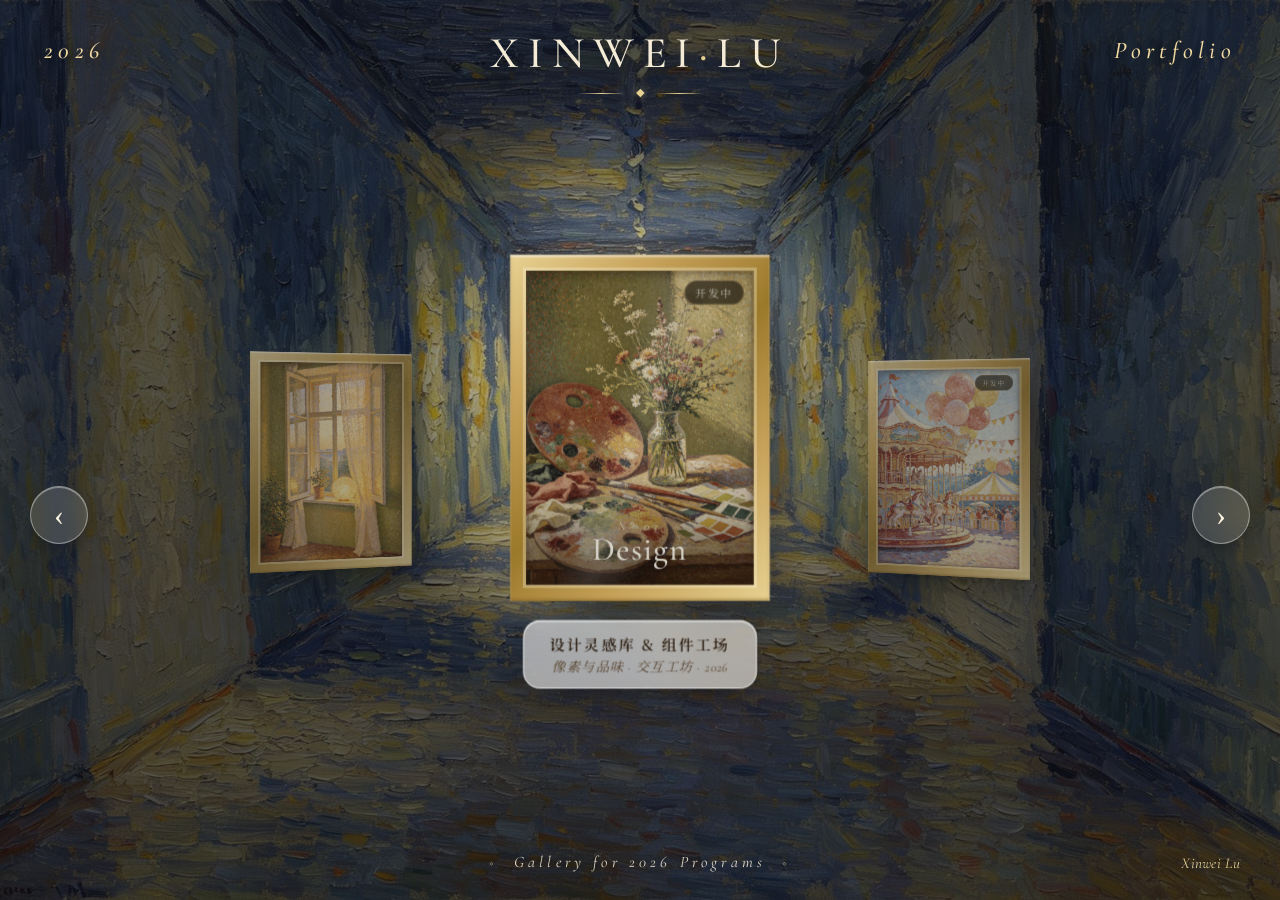
==== index.html @ f8273a07 "Initial commit: Caroline Portfolio v1 Gallery-style personal portfolio with 4 program modules: - Por" ====
<!DOCTYPE html>
<html lang="zh-CN">
<head>
<meta charset="UTF-8">
<meta name="viewport" content="width=device-width, initial-scale=1.0">
<title>XINWEI.LU — Gallery for 2026 Programs</title>
<meta name="description" content="卢欣玮 Xinwei Lu / Caroline Lu — 一座可漫步的新印象派画廊：四幅画即四个入口。Gallery for 2026 Programs.">
<link href="https://fonts.googleapis.com/css2?family=Cormorant+Garamond:ital,wght@0,400;0,500;0,600;1,400;1,500&family=Noto+Serif+SC:wght@300;400;600&display=swap" rel="stylesheet">
<style>
*, *::before, *::after { margin: 0; padding: 0; box-sizing: border-box; }

:root {
  --gold: #c8a45c;
  --gold-light: #e8d293;
  --gold-deep: #9c7a2c;
  --cream: #f3ead6;
  --cam-ease: cubic-bezier(.22,.61,.36,1);
}

html, body { height: 100%; }
body {
  font-family: 'Cormorant Garamond', 'Noto Serif SC', Georgia, serif;
  color: #f0e6d2;
  overflow: hidden;
  position: relative;
  background-color: #141a2e;
}

/* painted starry-corridor backdrop (swap via --bg on .backdrop) */
.backdrop {
  position: fixed; inset: 0; z-index: 0; pointer-events: none;
  background-color: #141a2e;
  background-image:
    var(--bg, none),
    radial-gradient(ellipse 130% 95% at 50% 48%, #243463 0%, #182146 46%, #0d1226 100%);
  background-size: var(--bgs, cover), 100% 100%;
  background-position: center, 0 0;
  background-repeat: no-repeat, no-repeat;
}

/* dark mask + cursor-following spotlight (darkens background, lights where the cursor is) */
.lighting {
  position: fixed; inset: 0; z-index: 1; pointer-events: none;
  background:
    radial-gradient(circle 190px at var(--mx,50%) var(--my,44%), rgba(255,244,214,.16) 0%, transparent 60%),
    radial-gradient(circle 330px at var(--mx,50%) var(--my,44%), transparent 12%, rgba(4,6,14,.68) 90%);
}

/* ── 3D stage / carousel ── */
.stage {
  position: absolute; inset: 0;
  z-index: 2;
  perspective: 1400px;
  perspective-origin: 50% 46%;
  overflow: hidden;
  touch-action: pan-y;
}
.corridor {
  position: absolute; inset: 0;
  transform-style: preserve-3d;
  opacity: 0;
  animation: fadeIn 1.2s .15s ease forwards;
}

/* ── Artwork (a framed painting in the coverflow) ── */
.art {
  position: absolute;
  top: 56%; left: 50%;
  width: clamp(170px, 19vw, 280px);
  transform: translate(-50%, -50%);
  transform-style: preserve-3d;
  transition: transform .6s var(--cam-ease), opacity .6s ease, filter .5s ease;
  text-decoration: none; color: inherit; cursor: pointer;
  -webkit-tap-highlight-color: transparent;
  opacity: 0;
}
.art:not(.active) { filter: brightness(.8) saturate(.9); }
.art .wire { display: none; }

/* gilded frame */
.frame {
  position: relative;
  aspect-ratio: 3 / 4;
  padding: clamp(10px, 1.2vw, 16px);
  background:
    linear-gradient(135deg, var(--gold-light) 0%, var(--gold) 24%, var(--gold-deep) 50%, var(--gold) 74%, var(--gold-light) 100%);
  box-shadow:
    0 2px 2px rgba(255,255,255,.55) inset,
    0 -2px 3px rgba(120,90,30,.5) inset,
    18px 26px 44px -20px rgba(0,0,0,.7),
    0 0 50px -14px rgba(232,210,147,.22);
  transition: box-shadow .6s ease, filter .6s ease;
}
.frame::after {
  content:''; position:absolute; inset: clamp(10px,1.2vw,16px);
  border: 2px solid rgba(58,40,24,.30);
  box-shadow: 0 0 0 3px rgba(255,250,235,.3), inset 0 2px 8px rgba(40,28,16,.35);
  pointer-events: none; z-index: 5;
}
.art.active .frame {
  box-shadow:
    0 2px 2px rgba(255,255,255,.6) inset,
    0 -2px 3px rgba(120,90,30,.5) inset,
    24px 40px 64px -22px rgba(0,0,0,.72),
    0 0 100px -8px rgba(232,210,147,.5);
}

/* painted canvas */
.canvas {
  position: relative; width: 100%; height: 100%;
  overflow: hidden;
  background-color: #e9dcc0;
  background-image: var(--p, none);
  background-size: cover; background-position: center;
}
.canvas .zones { position: absolute; inset: -8%; }
.canvas .dots {
  position: absolute; inset: 0; opacity: .6;
  background-image:
    radial-gradient(circle at 50% 50%, rgba(200,164,92,.95) 0 1.4px, transparent 1.8px),
    radial-gradient(circle at 50% 50%, rgba(74,91,122,.85) 0 1.2px, transparent 1.6px),
    radial-gradient(circle at 50% 50%, rgba(255,250,235,.95) 0 1px, transparent 1.4px);
  background-size: 9px 9px, 11px 13px, 12px 11px;
  background-position: 0 0, 4px 6px, 6px 4px;
}
.art[data-has-img="1"] .zones, .art[data-has-img="1"] .dots { display: none; }
.z1 { background: linear-gradient(to top, #8fb0a8, #d9c79a 55%, #ead8b0); }
.z2 { background: linear-gradient(to top, #88965a, #c9b985 60%, #e6dcb6); }
.z3 { background: linear-gradient(135deg, #d8b48a, #cf9f86 50%, #c9b08a); }
.z4 { background: linear-gradient(to top, #d8a878, #e2bd8e 55%, #efd7ab); }

/* caption inside painting (only on the active/centered one) */
.canvas .caption {
  position: absolute; left: 0; right: 0; bottom: 0; z-index: 3;
  padding: 30% 10% 8%;
  background: linear-gradient(to top, rgba(26,16,6,.62), rgba(26,16,6,.15) 55%, transparent);
  color: #f7efdc; text-align: center;
  opacity: 0; transition: opacity .5s ease;
}
.art.active .canvas .caption { opacity: 1; }
.canvas .caption .no { font-style: italic; font-size: 11px; letter-spacing: .34em; color: var(--gold-light); }
.canvas .caption .ttl { font-size: clamp(22px, 2.4vw, 32px); font-weight: 500; letter-spacing: .04em; line-height: 1.05; text-shadow: 0 2px 12px rgba(0,0,0,.45); }

.canvas .sheen {
  position:absolute; inset:0; z-index:4; pointer-events:none;
  background: linear-gradient(108deg, transparent 38%, rgba(255,255,255,.20) 50%, transparent 64%);
  opacity:.4; transition: opacity .5s ease;
}
.art.active .canvas .sheen { opacity: .7; }

/* frosted-glass intro card (only under the active painting) */
.plaque {
  margin: 18px auto 0; width: max-content; max-width: 96%;
  padding: 11px 24px; text-align: center; border-radius: 16px;
  background: rgba(255,254,250,.58);
  -webkit-backdrop-filter: blur(16px) saturate(1.3); backdrop-filter: blur(16px) saturate(1.3);
  border: 1px solid rgba(255,255,255,.7);
  box-shadow: 0 10px 30px -12px rgba(0,0,0,.55), 0 1px 0 rgba(255,255,255,.4) inset;
  opacity: 0; transform: translateY(12px); transition: opacity .5s ease, transform .5s ease;
  pointer-events: none;
}
.art.active .plaque { opacity: 1; transform: translateY(0); }
.plaque .pt { font-family: 'Noto Serif SC', serif; font-weight: 600; font-size: clamp(12px,1.1vw,14px); letter-spacing: .14em; color: #2c1d10; }
.plaque .pm { font-style: italic; font-size: clamp(10px,1vw,12.5px); letter-spacing: .04em; color: #5a4630; margin-top: 2px; }

/* coming-soon wax seal */
.seal {
  position: absolute; top: -12px; right: -8px; z-index: 12;
  width: 50px; height: 50px; border-radius: 50%; display: grid; place-items: center;
  font-family: 'Cormorant Garamond', serif; font-style: italic; font-size: 9px; line-height: 1.05; text-align: center; letter-spacing: .06em;
  color: #f7efdc; background: radial-gradient(circle at 38% 32%, #b9573f, #8f3a28 70%);
  box-shadow: 0 6px 14px -5px rgba(80,30,18,.7), 0 1px 2px rgba(255,255,255,.3) inset;
  transform: rotate(-12deg);
}
.art.soon .canvas { filter: saturate(.78) brightness(.97); }

/* wip / under-development ribbon */
.wip-tag {
  position: absolute; top: 9px; right: 9px; z-index: 12;
  padding: 3px 10px; border-radius: 20px;
  font-family: 'Noto Serif SC', serif; font-size: 10px; letter-spacing: .14em; font-weight: 400;
  color: rgba(243,234,214,.88); background: rgba(18,12,4,.62);
  border: 1px solid rgba(200,164,92,.38);
  backdrop-filter: blur(6px);
  pointer-events: none;
}
.art.wip .canvas { filter: saturate(.68) brightness(.88); }

/* ── navigation bubble arrows ── */
.nav-arrow {
  position: fixed; top: 54%; z-index: 35;
  width: 58px; height: 58px; border-radius: 50%;
  border: 1px solid rgba(255,255,255,.4);
  background: rgba(255,252,247,.14);
  -webkit-backdrop-filter: blur(9px); backdrop-filter: blur(9px);
  color: #fbf3df; font-size: 30px; line-height: 1; font-family: Georgia, serif;
  display: grid; place-items: center; cursor: pointer;
  box-shadow: 0 8px 22px -8px rgba(0,0,0,.55), 0 1px 0 rgba(255,255,255,.35) inset;
  animation: bubble 2.6s ease-in-out infinite;
  transition: background .3s ease, border-color .3s ease;
}
.nav-arrow:hover { background: rgba(255,252,247,.3); border-color: rgba(255,255,255,.7); }
.nav-arrow.left  { left: 30px; }
.nav-arrow.right { right: 30px; animation-delay: 1.3s; }
@keyframes bubble {
  0%,100% { transform: translateY(-50%) scale(1); }
  50%     { transform: translateY(-58%) scale(1.08); }
}

/* ── overlays ── */
.corner-left, .corner-right {
  position: fixed; top: 36px; z-index: 30;
  font-style: italic; font-size: clamp(18px, 2vw, 24px); font-weight: 500;
  letter-spacing: .22em; color: #f3dba2;
  text-shadow: 0 2px 16px rgba(0,0,0,.8);
  opacity: 0; animation: fadeUp .9s .3s ease forwards;
}
.corner-left { left: 44px; }
.corner-right { right: 44px; }

.masthead-center {
  position: fixed; top: 26px; left: 50%; transform: translateX(-50%); z-index: 30;
  text-align: center; opacity: 0; animation: fadeIn 1s .15s ease forwards;
}
.masthead-center .name {
  font-size: clamp(26px, 3.6vw, 44px); font-weight: 500; letter-spacing: .2em;
  color: #f5ecd8; text-shadow: 0 2px 22px rgba(0,0,0,.75);
}
.masthead-center .name .sep { color: var(--gold-light); }
.masthead-center .r { display:flex; align-items:center; gap:12px; justify-content:center; margin-top:10px; }
.masthead-center .r::before, .masthead-center .r::after { content:''; width:48px; height:1px; background: linear-gradient(90deg, transparent, var(--gold-light), transparent); }
.masthead-center .r .lz { width:6px; height:6px; background: var(--gold-light); transform: rotate(45deg); box-shadow: 0 0 8px rgba(232,210,147,.6); }

@keyframes fadeUp { from {opacity:0; transform: translateY(12px);} to {opacity:1; transform: translateY(0);} }
@keyframes fadeIn { from {opacity:0;} to {opacity:1;} }

.hint {
  position: fixed; bottom: 28px; left: 50%; transform: translateX(-50%); z-index: 30;
  font-style: italic; font-size: clamp(13px,1.4vw,16px); letter-spacing: .26em; color: rgba(243,234,214,.9);
  text-shadow: 0 1px 14px rgba(0,0,0,.7);
  opacity: 0; animation: fade 1s 1.1s ease forwards; --tx: -50%;
}
.hint .s { color: var(--gold-light); }
.colophon {
  position: fixed; bottom: 28px; right: 40px; z-index: 30;
  font-style: italic; font-size: 15px; letter-spacing: .02em; color: var(--gold-light);
  text-shadow: 0 1px 12px rgba(0,0,0,.7);
  opacity: 0; animation: fade 1s 1.3s ease forwards;
}
@keyframes fade { from { opacity:0; transform: translateY(10px) translateX(var(--tx,0)); } to { opacity:1; } }

/* ── dive-in transition ── */
#veil { position: fixed; inset: 0; z-index: 80; pointer-events: none; opacity: 0; }
#veil.on { pointer-events: all; animation: bloom .8s ease-in forwards; }
@keyframes bloom {
  0% { opacity:0; background: radial-gradient(circle at var(--ox,50%) var(--oy,50%), rgba(232,210,147,0) 0%, rgba(243,234,214,0) 0%); }
  40% { opacity:1; background: radial-gradient(circle at var(--ox,50%) var(--oy,50%), rgba(232,210,147,.75) 0%, rgba(243,234,214,.9) 44%, rgba(243,234,214,0) 74%); }
  100% { opacity:1; background: radial-gradient(circle at var(--ox,50%) var(--oy,50%), rgba(243,234,214,1) 0%, rgba(243,234,214,1) 100%); }
}
.art.diving { z-index: 60; animation: dive .8s var(--cam-ease) forwards; }
@keyframes dive { to { transform: translate(-50%,-50%) translateY(-44px) translateZ(820px) scale(1.5); opacity: 0; } }
.corridor.receding .art:not(.diving) { transition: opacity .55s ease, filter .55s ease; opacity: .15; filter: blur(3px); }

/* ── responsive (keeps the carousel; tunes sizes) ── */
@media (max-width: 880px) {
  .art { width: clamp(150px, 46vw, 250px); }
  .nav-arrow { width: 46px; height: 46px; font-size: 24px; }
  .nav-arrow.left { left: 8px; } .nav-arrow.right { right: 8px; }
  .corner-left, .corner-right { font-size: 15px; top: 18px; }
  .corner-left { left: 16px; } .corner-right { right: 16px; }
  .masthead-center { top: 16px; }
  .masthead-center .name { letter-spacing: .12em; }
  .hint { bottom: 16px; letter-spacing: .14em; }
  .colophon { display: none; }
}
@media (prefers-reduced-motion: reduce) {
  .nav-arrow { animation: none; }
  .corridor, .art, .masthead-center, .corner-left, .corner-right, .hint, .colophon { animation-duration: .01ms !important; opacity: 1; }
}
</style>
</head>
<body>

<div class="backdrop" style="--bg:url('assets/bg/corridor.jpg')"></div>
<div class="lighting"></div>

<div class="corner-left">2026</div>
<div class="corner-right">Portfolio</div>
<header class="masthead-center">
  <div class="name">XINWEI<span class="sep">·</span>LU</div>
  <div class="r"><span class="lz"></span></div>
</header>

<main class="stage">
  <div class="corridor" id="corridor">

    <!-- No.01 AI Trends -->
    <a class="art" href="./ai-trends/index.html" data-module="AI Trends" data-has-img="1" style="--p:url('assets/paintings/p1.jpg')">
      <div class="frame"><div class="canvas">
        <div class="zones z1"></div><div class="dots"></div><div class="sheen"></div>
        <div class="caption"><div class="no">N&deg; 01</div><div class="ttl">AI Trends</div></div>
      </div></div>
      <div class="plaque"><div class="pt">行业全景情报站</div><div class="pm">数据与时间 · 综合媒介 · 2026</div></div>
    </a>

    <!-- No.02 MY App -->
    <a class="art" href="./my/dashboard.html" data-module="MY App" data-has-img="1" style="--p:url('assets/paintings/p2.jpg')">
      <div class="frame"><div class="canvas">
        <div class="zones z2"></div><div class="dots"></div><div class="sheen"></div>
        <div class="caption"><div class="no">N&deg; 02</div><div class="ttl">MY App</div></div>
      </div></div>
      <div class="plaque"><div class="pt">ME, reflected in YOU</div><div class="pm">代码与情感 · 交互装置 · 2026</div></div>
    </a>

    <!-- No.03 Design -->
    <a class="art wip" href="./design/index.html" data-module="Design" data-has-img="1" style="--p:url('assets/paintings/p3.jpg')">
      <div class="frame"><div class="canvas">
        <div class="zones z3"></div><div class="dots"></div><div class="sheen"></div>
        <div class="wip-tag">开发中</div>
        <div class="caption"><div class="no">N&deg; 03</div><div class="ttl">Design</div></div>
      </div></div>
      <div class="plaque"><div class="pt">设计灵感库 & 组件工场</div><div class="pm">像素与品味 · 交互工坊 · 2026</div></div>
    </a>

    <!-- No.04 Toy -->
    <a class="art wip" href="./toy/index.html" data-module="Toy" data-has-img="1" style="--p:url('assets/paintings/p4.jpg')">
      <div class="frame"><div class="canvas">
        <div class="zones z4"></div><div class="dots"></div><div class="sheen"></div>
        <div class="wip-tag">开发中</div>
        <div class="caption"><div class="no">N&deg; 04</div><div class="ttl">Toy</div></div>
      </div></div>
      <div class="plaque"><div class="pt">潮玩设计工作台</div><div class="pm">树脂与想象 · 设计工作台 · 2026</div></div>
    </a>

  </div>
</main>

<button class="nav-arrow left" id="navL" aria-label="上一幅">&#8249;</button>
<button class="nav-arrow right" id="navR" aria-label="下一幅">&#8250;</button>

<p class="hint"><span class="s">◇</span>&nbsp; Gallery for 2026 Programs &nbsp;<span class="s">◇</span></p>
<footer class="colophon">Xinwei&nbsp;Lu</footer>

<div id="veil"></div>

<script>
(function () {
  "use strict";
  var stage = document.querySelector('.stage');
  var corridor = document.getElementById('corridor');
  var veil = document.getElementById('veil');
  var arts = [].slice.call(document.querySelectorAll('.art'));
  var N = arts.length;
  var reduce = matchMedia('(prefers-reduced-motion: reduce)').matches;
  var current = 0, auto = null;

  // cursor-following spotlight on the dark background
  var light = document.querySelector('.lighting');
  if (!reduce && matchMedia('(pointer:fine)').matches) {
    var lmx = window.innerWidth * 0.5, lmy = window.innerHeight * 0.44, tmx = lmx, tmy = lmy;
    window.addEventListener('mousemove', function (e) { tmx = e.clientX; tmy = e.clientY; }, { passive: true });
    (function spot() {
      lmx += (tmx - lmx) * 0.12; lmy += (tmy - lmy) * 0.12;
      light.style.setProperty('--mx', lmx.toFixed(1) + 'px');
      light.style.setProperty('--my', lmy.toFixed(1) + 'px');
      requestAnimationFrame(spot);
    })();
  }

  function layout() {
    var SP = Math.min(window.innerWidth * 0.30, 340);
    arts.forEach(function (art, i) {
      var off = i - current;
      if (off >  N / 2) off -= N;
      if (off < -N / 2) off += N;
      var a = Math.abs(off), back = (a === 2);
      var x  = back ? 0 : off * SP;
      var z  = a === 0 ? 90 : (a === 1 ? -150 : -380);
      var ry = (off === 0 || back) ? 0 : (off > 0 ? -26 : 26);
      var sc = a === 0 ? 1 : (a === 1 ? 0.74 : 0.5);
      var y  = a === 0 ? -36 : (back ? 6 : 0);
      var op = a === 0 ? 1 : (a === 1 ? 0.82 : 0.32);
      art.style.transform = 'translate(-50%,-50%) translateX(' + x.toFixed(1) + 'px) translateY(' + y + 'px) translateZ(' + z + 'px) rotateY(' + ry + 'deg) scale(' + sc + ')';
      art.style.opacity = String(op);
      art.style.zIndex = String(100 - a);
      art.classList.toggle('active', off === 0);
    });
  }
  function go(dir) { current = (current + dir + N) % N; layout(); }
  function toIndex(i) { current = ((i % N) + N) % N; layout(); }

  function stopAuto() { if (auto) { clearInterval(auto); auto = null; } }
  function startAuto() { if (reduce) return; stopAuto(); auto = setInterval(function () { go(1); }, 6000); }

  document.getElementById('navL').addEventListener('click', function () { stopAuto(); go(-1); });
  document.getElementById('navR').addEventListener('click', function () { stopAuto(); go(1); });

  window.addEventListener('keydown', function (e) {
    if (e.key === 'ArrowLeft') { stopAuto(); go(-1); }
    else if (e.key === 'ArrowRight') { stopAuto(); go(1); }
  });

  var wheelLock = false;
  stage.addEventListener('wheel', function (e) {
    var d = Math.abs(e.deltaX) > Math.abs(e.deltaY) ? e.deltaX : e.deltaY;
    if (Math.abs(d) < 6) return;
    e.preventDefault();
    if (wheelLock) return;
    wheelLock = true; stopAuto(); go(d > 0 ? 1 : -1);
    setTimeout(function () { wheelLock = false; }, 480);
  }, { passive: false });

  var dragX = null, moved = false;
  stage.addEventListener('pointerdown', function (e) { dragX = e.clientX; moved = false; });
  window.addEventListener('pointermove', function (e) { if (dragX !== null && Math.abs(e.clientX - dragX) > 8) moved = true; });
  window.addEventListener('pointerup', function (e) {
    if (dragX === null) return;
    var dx = e.clientX - dragX; dragX = null;
    if (Math.abs(dx) > 50) { stopAuto(); go(dx < 0 ? 1 : -1); }
  });

  arts.forEach(function (art, i) {
    art.addEventListener('click', function (e) {
      if (moved) { e.preventDefault(); return; }
      if (!art.classList.contains('active')) { e.preventDefault(); stopAuto(); toIndex(i); return; }
      if (art.classList.contains('soon')) {
        e.preventDefault();
        var seal = art.querySelector('.seal');
        if (seal) seal.animate(
          [{ transform: 'rotate(-12deg) scale(1)' }, { transform: 'rotate(-12deg) scale(1.2)' }, { transform: 'rotate(-12deg) scale(1)' }],
          { duration: 380, easing: 'ease-out' });
        return;
      }
      var href = art.getAttribute('href');
      if (!href) return;
      e.preventDefault(); stopAuto();
      var r = art.getBoundingClientRect();
      veil.style.setProperty('--ox', (r.left + r.width / 2) + 'px');
      veil.style.setProperty('--oy', (r.top + r.height / 2) + 'px');
      corridor.classList.add('receding');
      art.classList.add('diving');
      veil.classList.add('on');
      setTimeout(function () { window.location.href = href; }, reduce ? 0 : 720);
    });
  });

  window.addEventListener('resize', layout);
  layout();
  startAuto();
})();
</script>

</body>
</html>
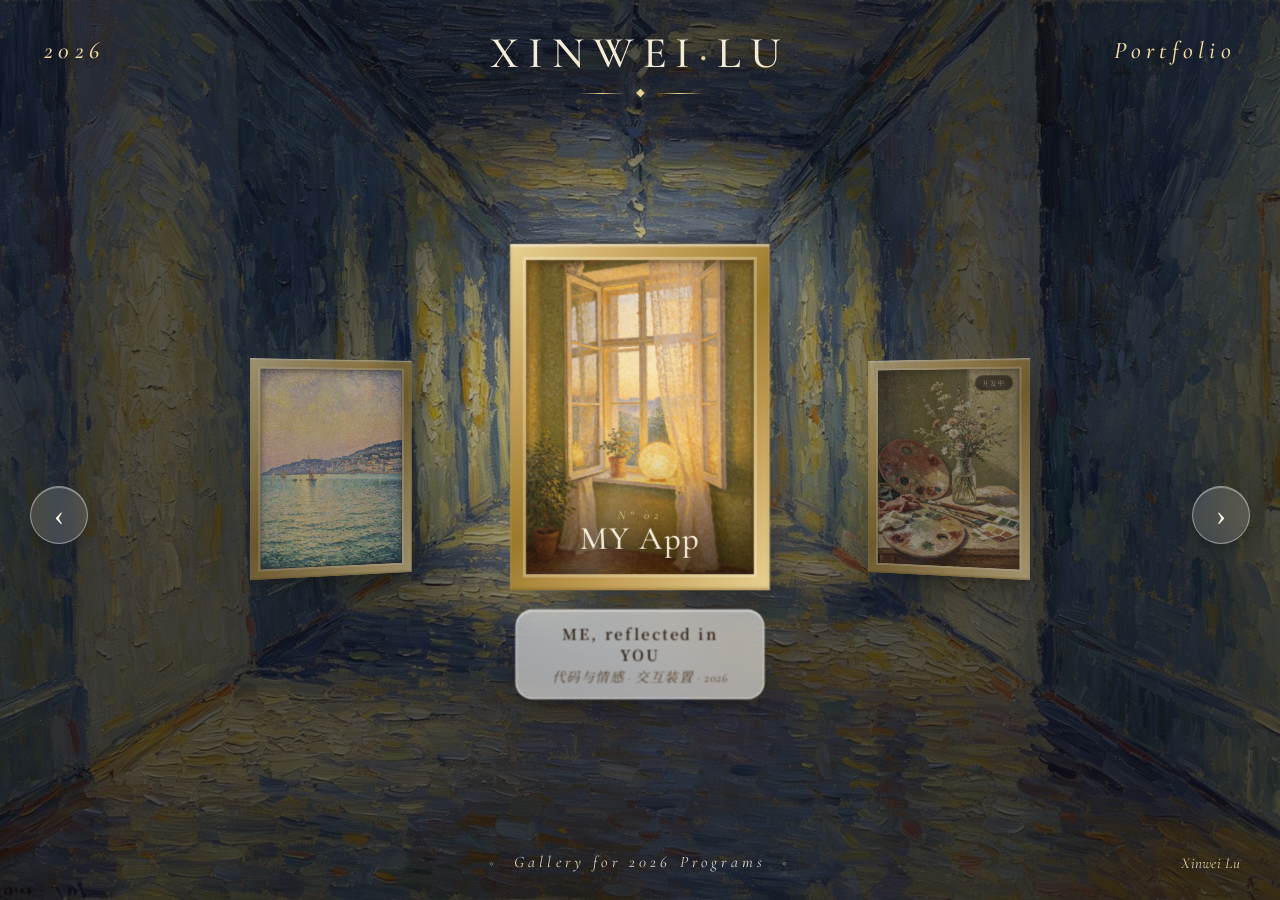
==== commit 3d6d59c5: "feat(portal): add No.05 PCAA frame to gallery 新增第五幅画（深紫星空渐变，CSS生成），链接到 PCAA 研究项目网站 carolineluu.githu" ====
--- a/index.html
+++ b/index.html
@@ -128,6 +128,7 @@
 .z2 { background: linear-gradient(to top, #88965a, #c9b985 60%, #e6dcb6); }
 .z3 { background: linear-gradient(135deg, #d8b48a, #cf9f86 50%, #c9b08a); }
 .z4 { background: linear-gradient(to top, #d8a878, #e2bd8e 55%, #efd7ab); }
+.z5 { background: linear-gradient(160deg, #1a1235 0%, #2d2060 35%, #4a3a9e 62%, #7c68d4 82%, #b8a8ee 100%); }
 
 /* caption inside painting (only on the active/centered one) */
 .canvas .caption {
@@ -330,6 +331,17 @@
         <div class="caption"><div class="no">N&deg; 04</div><div class="ttl">Toy</div></div>
       </div></div>
       <div class="plaque"><div class="pt">潮玩设计工作台</div><div class="pm">树脂与想象 · 设计工作台 · 2026</div></div>
+    </a>
+
+    <!-- No.05 PCAA Research -->
+    <a class="art" href="https://carolineluu.github.io/pcaa/" data-module="PCAA" target="_blank" rel="noopener">
+      <div class="frame"><div class="canvas">
+        <div class="zones z5"></div>
+        <div class="dots" style="opacity:.25;background-image:radial-gradient(circle at 50% 50%,rgba(180,160,255,.9) 0 1.2px,transparent 1.6px),radial-gradient(circle at 50% 50%,rgba(100,80,220,.7) 0 1px,transparent 1.4px);background-size:8px 8px,13px 11px;"></div>
+        <div class="sheen"></div>
+        <div class="caption"><div class="no">N&deg; 05</div><div class="ttl">PCAA</div></div>
+      </div></div>
+      <div class="plaque"><div class="pt">人格约束 · Agent 研究</div><div class="pm">代码与实验 · 学术原型 · 2026</div></div>
     </a>
 
   </div>
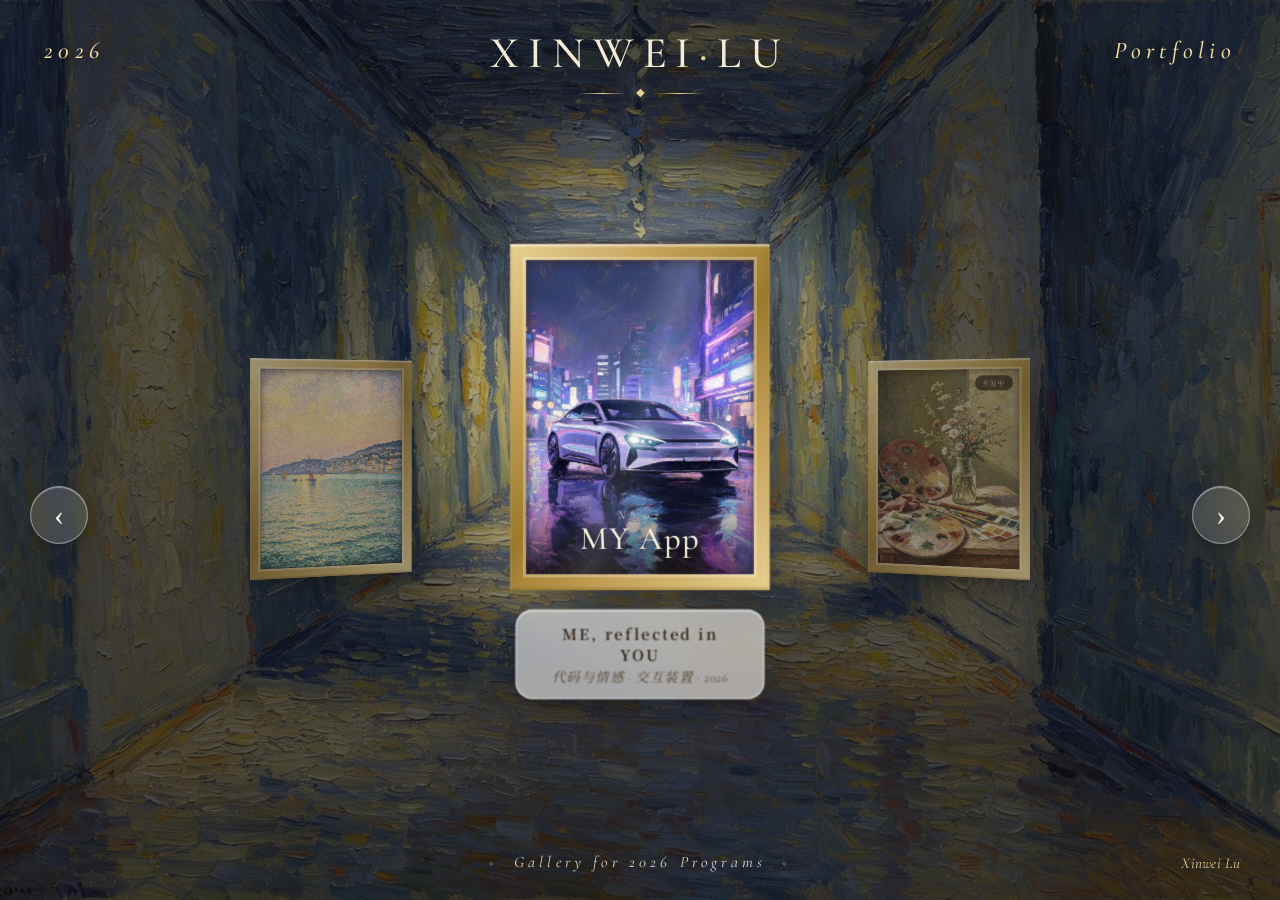
==== commit 5bcd3c14: "feat(portal): 更换 MY App 和 PCAA 画框配图 Co-Authored-By: Claude Sonnet 4.6 <noreply@anthropic.com>" ====
--- a/index.html
+++ b/index.html
@@ -305,7 +305,7 @@
     </a>
 
     <!-- No.02 MY App -->
-    <a class="art" href="./my/dashboard.html" data-module="MY App" data-has-img="1" style="--p:url('assets/paintings/p2.jpg')">
+    <a class="art" href="./my/dashboard.html" data-module="MY App" data-has-img="1" style="--p:url('assets/paintings/p2.jpg?v=2')">
       <div class="frame"><div class="canvas">
         <div class="zones z2"></div><div class="dots"></div><div class="sheen"></div>
         <div class="caption"><div class="no">N&deg; 02</div><div class="ttl">MY App</div></div>
@@ -314,7 +314,7 @@
     </a>
 
     <!-- No.03 Design -->
-    <a class="art wip" href="./design/index.html" data-module="Design" data-has-img="1" style="--p:url('assets/paintings/p3.jpg')">
+    <a class="art wip" href="./coming-soon.html?m=Design" data-module="Design" data-has-img="1" style="--p:url('assets/paintings/p3.jpg')">
       <div class="frame"><div class="canvas">
         <div class="zones z3"></div><div class="dots"></div><div class="sheen"></div>
         <div class="wip-tag">开发中</div>
@@ -324,7 +324,7 @@
     </a>
 
     <!-- No.04 Toy -->
-    <a class="art wip" href="./toy/index.html" data-module="Toy" data-has-img="1" style="--p:url('assets/paintings/p4.jpg')">
+    <a class="art wip" href="./coming-soon.html?m=Toy" data-module="Toy" data-has-img="1" style="--p:url('assets/paintings/p4.jpg')">
       <div class="frame"><div class="canvas">
         <div class="zones z4"></div><div class="dots"></div><div class="sheen"></div>
         <div class="wip-tag">开发中</div>
@@ -334,7 +334,7 @@
     </a>
 
     <!-- No.05 PCAA Research -->
-    <a class="art" href="https://carolineluu.github.io/pcaa/" data-module="PCAA" target="_blank" rel="noopener">
+    <a class="art" href="https://carolineluu0916.github.io/pcaa/" data-module="PCAA" data-has-img="1" style="--p:url('assets/paintings/p5.jpg')" target="_blank" rel="noopener">
       <div class="frame"><div class="canvas">
         <div class="zones z5"></div>
         <div class="dots" style="opacity:.25;background-image:radial-gradient(circle at 50% 50%,rgba(180,160,255,.9) 0 1.2px,transparent 1.6px),radial-gradient(circle at 50% 50%,rgba(100,80,220,.7) 0 1px,transparent 1.4px);background-size:8px 8px,13px 11px;"></div>
